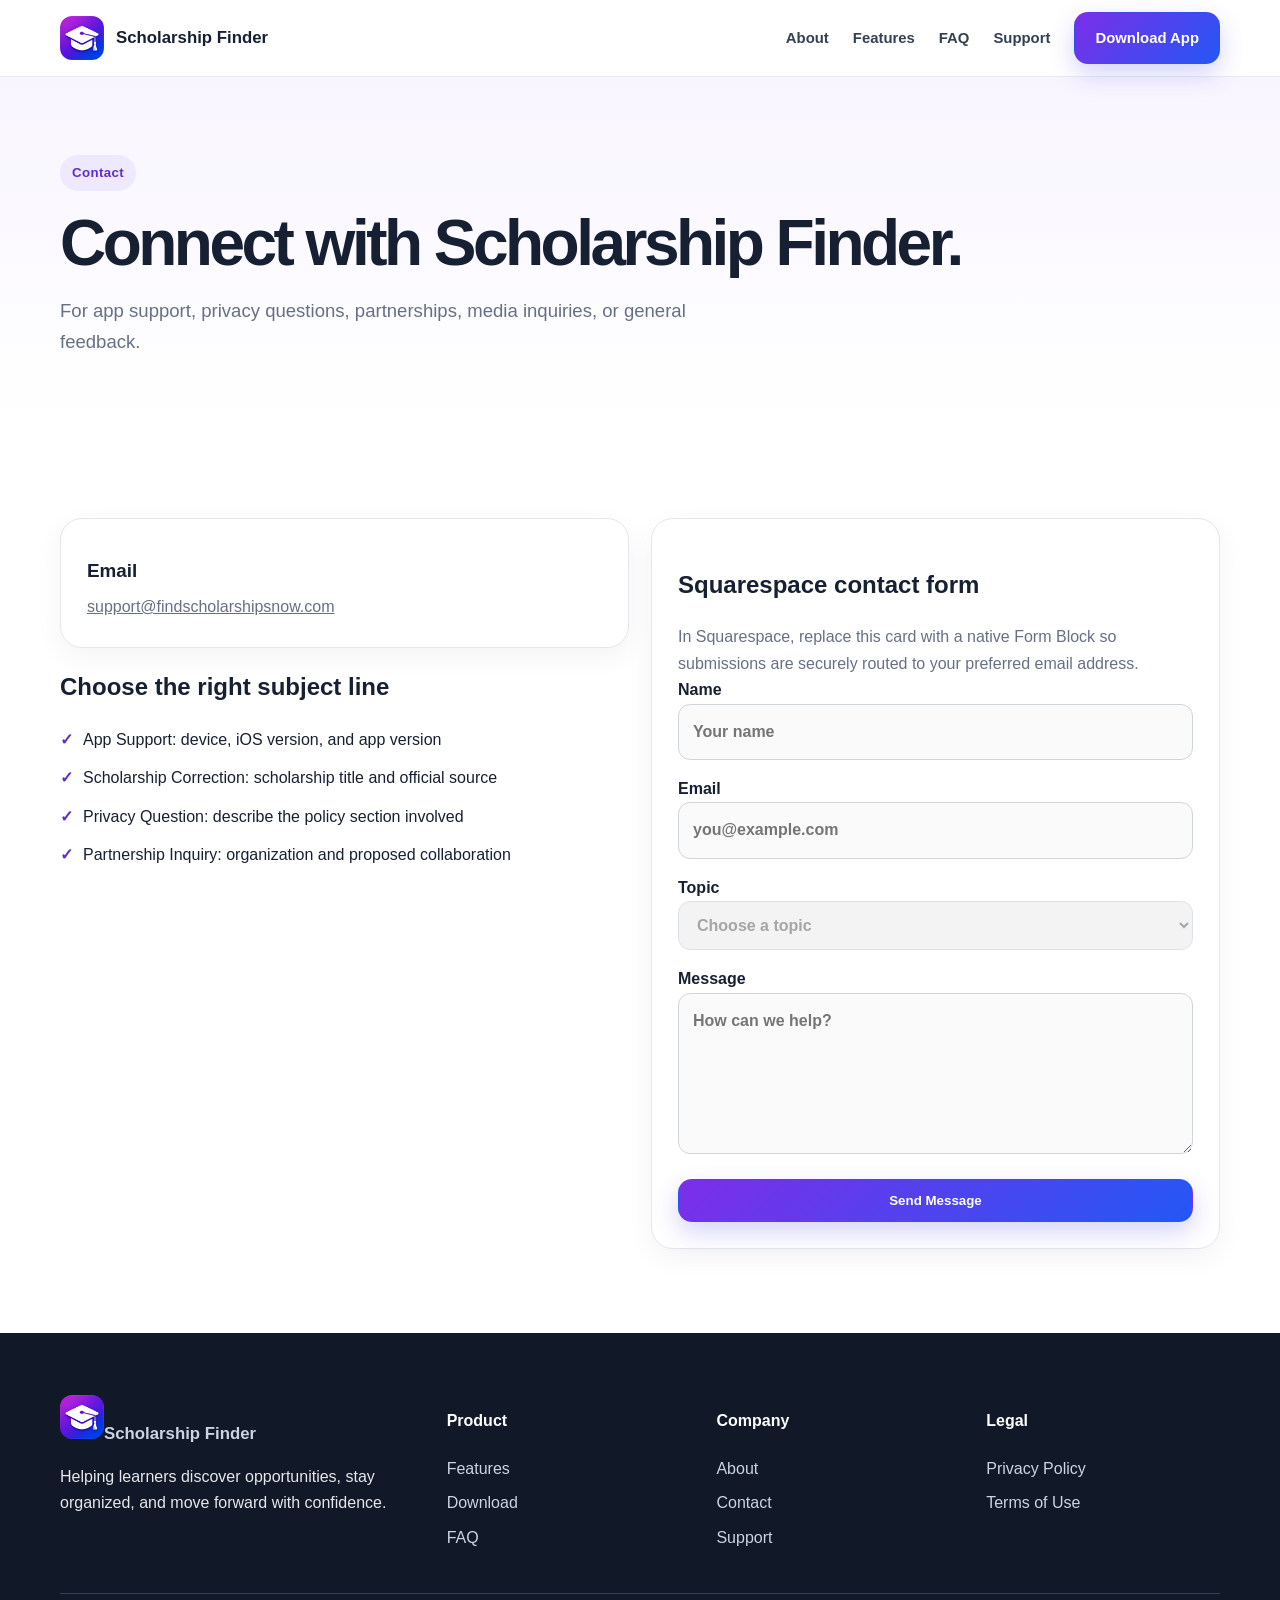
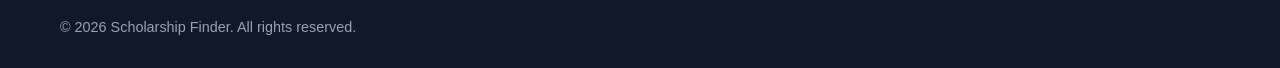
==== contact.html @ c3d20c09 "Add files via upload" ====
<!doctype html><html lang="en"><head><meta charset="utf-8"><meta name="viewport" content="width=device-width,initial-scale=1"><title>Contact | Scholarship Finder</title><meta name="description" content="Contact Scholarship Finder for support, scholarship corrections, privacy questions, partnerships, and feedback."><link rel="icon" href="assets/scholarship-finder-icon.png"><link rel="stylesheet" href="assets/styles.css"></head><body><nav class="nav"><div class="container nav-inner"><a class="brand" href="index.html"><img src="assets/scholarship-finder-icon.png" alt="Scholarship Finder icon"><span>Scholarship Finder</span></a><button class="mobile-toggle" aria-label="Open navigation">☰</button><div class="links"><a href="about.html">About</a><a href="features.html">Features</a><a href="faq.html">FAQ</a><a href="support.html">Support</a><a class="button primary" href="download.html">Download App</a></div></div></nav><header class="page-hero"><div class="container"><span class="eyebrow">Contact</span><h1>Connect with Scholarship Finder.</h1><p>For app support, privacy questions, partnerships, media inquiries, or general feedback.</p></div></header><section><div class="container grid-2"><div><div class="card"><h3>Email</h3><p><a data-support-email></a></p></div><h2>Choose the right subject line</h2><ul class="checklist"><li>App Support: device, iOS version, and app version</li><li>Scholarship Correction: scholarship title and official source</li><li>Privacy Question: describe the policy section involved</li><li>Partnership Inquiry: organization and proposed collaboration</li></ul></div><div class="card"><h2>Squarespace contact form</h2><p>In Squarespace, replace this card with a native Form Block so submissions are securely routed to your preferred email address.</p><div class="form"><label>Name<input placeholder="Your name" disabled></label><label>Email<input placeholder="you@example.com" disabled></label><label>Topic<select disabled><option>Choose a topic</option></select></label><label>Message<textarea rows="5" placeholder="How can we help?" disabled></textarea></label><button class="button primary" disabled>Send Message</button></div></div></div></section><footer class="footer"><div class="container"><div class="footer-grid"><div><a class="brand" href="index.html"><img src="assets/scholarship-finder-icon.png" alt=""><span>Scholarship Finder</span></a><p>Helping learners discover opportunities, stay organized, and move forward with confidence.</p></div><div><h4>Product</h4><a href="features.html">Features</a><a href="download.html">Download</a><a href="faq.html">FAQ</a></div><div><h4>Company</h4><a href="about.html">About</a><a href="contact.html">Contact</a><a href="support.html">Support</a></div><div><h4>Legal</h4><a href="privacy.html">Privacy Policy</a><a href="terms.html">Terms of Use</a></div></div><div class="copyright">© <span data-year></span> Scholarship Finder. All rights reserved.</div></div></footer><script src="assets/site.js"></script></body></html>
---- assets/styles.css ----
:root{--ink:#172033;--muted:#667085;--blue:#2457f5;--purple:#7c2ee8;--magenta:#c026d3;--soft:#f5f7ff;--line:#e5e7eb;--white:#fff;--gold:#f5b942;--shadow:0 18px 50px rgba(37,42,78,.12)}
*{box-sizing:border-box}html{scroll-behavior:smooth}body{margin:0;font-family:Inter,-apple-system,BlinkMacSystemFont,"Segoe UI",sans-serif;color:var(--ink);background:#fff;line-height:1.65}a{color:inherit}.container{width:min(1160px,calc(100% - 40px));margin:auto}.nav{position:sticky;top:0;z-index:50;background:rgba(255,255,255,.92);backdrop-filter:blur(14px);border-bottom:1px solid rgba(229,231,235,.8)}.nav-inner{height:76px;display:flex;align-items:center;justify-content:space-between;gap:24px}.brand{display:flex;align-items:center;gap:12px;text-decoration:none;font-weight:800;font-size:1.05rem}.brand img{width:44px;height:44px;border-radius:12px}.links{display:flex;align-items:center;gap:24px}.links a{text-decoration:none;font-weight:650;font-size:.93rem;color:#344054}.links a:hover{color:var(--blue)}.button{display:inline-flex;align-items:center;justify-content:center;gap:8px;text-decoration:none;border-radius:14px;padding:13px 20px;font-weight:750;border:1px solid transparent;transition:.2s}.button.primary{color:white;background:linear-gradient(135deg,var(--purple),var(--blue));box-shadow:0 10px 24px rgba(79,70,229,.24)}.button.secondary{background:white;border-color:#d0d5dd;color:#344054}.button:hover{transform:translateY(-1px)}.mobile-toggle{display:none;background:none;border:0;font-size:1.5rem}.hero{overflow:hidden;position:relative;background:radial-gradient(circle at 10% 15%,rgba(192,38,211,.16),transparent 30%),radial-gradient(circle at 85% 20%,rgba(36,87,245,.18),transparent 34%),linear-gradient(180deg,#fbfaff,#fff);padding:90px 0 76px}.hero-grid{display:grid;grid-template-columns:1.15fr .85fr;gap:66px;align-items:center}.eyebrow{display:inline-flex;padding:7px 12px;border-radius:99px;background:#eee9ff;color:#5f2ccf;font-size:.83rem;font-weight:800;letter-spacing:.03em}.hero h1,.page-hero h1{font-size:clamp(2.7rem,6vw,5rem);line-height:1.02;letter-spacing:-.055em;margin:20px 0}.gradient{background:linear-gradient(90deg,var(--purple),var(--magenta),var(--blue));-webkit-background-clip:text;background-clip:text;color:transparent}.hero p,.page-hero p{font-size:1.16rem;color:var(--muted);max-width:690px}.hero-actions{display:flex;gap:12px;flex-wrap:wrap;margin-top:30px}.trust-row{display:flex;gap:24px;flex-wrap:wrap;margin-top:28px;color:#475467;font-size:.92rem;font-weight:650}.device-card{background:white;border:1px solid rgba(255,255,255,.8);border-radius:36px;padding:26px;box-shadow:var(--shadow);transform:rotate(2deg)}.device-card img{display:block;width:120px;height:120px;border-radius:28px;margin:0 auto 24px}.mini-list{display:grid;gap:12px}.mini{padding:15px;border:1px solid var(--line);border-radius:16px;background:#fff}.mini strong{display:block}.mini span{font-size:.86rem;color:var(--muted)}section{padding:84px 0}.section-head{max-width:720px;margin-bottom:40px}.section-head.center{text-align:center;margin-left:auto;margin-right:auto}.section-head h2{font-size:clamp(2rem,4vw,3.35rem);line-height:1.08;letter-spacing:-.04em;margin:10px 0 16px}.section-head p{color:var(--muted);font-size:1.07rem}.grid-4,.grid-3,.grid-2{display:grid;gap:22px}.grid-4{grid-template-columns:repeat(4,1fr)}.grid-3{grid-template-columns:repeat(3,1fr)}.grid-2{grid-template-columns:repeat(2,1fr)}.card{background:#fff;border:1px solid var(--line);border-radius:22px;padding:26px;box-shadow:0 8px 28px rgba(16,24,40,.05)}.card h3{margin:10px 0 8px;font-size:1.18rem}.card p{margin:0;color:var(--muted)}.icon{width:48px;height:48px;border-radius:15px;display:grid;place-items:center;font-size:1.35rem;background:linear-gradient(135deg,#f1eaff,#e9f0ff)}.soft{background:var(--soft)}.steps{counter-reset:step}.step{position:relative;padding-left:74px}.step:before{counter-increment:step;content:counter(step);position:absolute;left:0;top:0;width:50px;height:50px;border-radius:50%;display:grid;place-items:center;color:#fff;font-weight:850;background:linear-gradient(135deg,var(--purple),var(--blue))}.feature-row{display:grid;grid-template-columns:1fr 1fr;gap:55px;align-items:center;margin:55px 0}.visual{border-radius:28px;padding:34px;background:linear-gradient(145deg,#f1eafe,#eef4ff);min-height:300px;display:grid;place-items:center}.visual .mock{width:min(350px,100%);background:white;padding:20px;border-radius:24px;box-shadow:var(--shadow)}.checklist{display:grid;gap:12px;padding:0;list-style:none}.checklist li:before{content:'✓';font-weight:900;color:#5f2ccf;margin-right:10px}.page-hero{padding:78px 0 58px;background:linear-gradient(180deg,#f8f5ff,#fff)}.page-hero h1{font-size:clamp(2.5rem,5vw,4rem)}.prose{max-width:850px}.prose h2{margin-top:44px;font-size:1.65rem}.prose h3{margin-top:30px}.prose p,.prose li{color:#475467}.legal-note{background:#f8fafc;border:1px solid var(--line);padding:18px;border-radius:14px}.faq details{border-bottom:1px solid var(--line);padding:20px 0}.faq summary{font-weight:750;cursor:pointer}.faq p{color:var(--muted)}.cta{border-radius:34px;padding:54px;background:linear-gradient(135deg,#29155f,#153eab);color:#fff}.cta p{color:#dbe4ff}.footer{background:#111827;color:#e5e7eb;padding:54px 0 28px}.footer-grid{display:grid;grid-template-columns:1.5fr repeat(3,1fr);gap:36px}.footer a{display:block;text-decoration:none;color:#cbd5e1;margin:8px 0}.footer h4{color:white}.copyright{border-top:1px solid #344054;margin-top:34px;padding-top:22px;color:#98a2b3;font-size:.9rem}.form{display:grid;gap:16px}.form label{font-weight:700}.form input,.form textarea,.form select{width:100%;padding:14px;border-radius:12px;border:1px solid #d0d5dd;font:inherit}.notice{padding:16px;border-radius:14px;background:#fffaeb;border:1px solid #fedf89;color:#7a2e0e}.app-badge{display:inline-flex;align-items:center;gap:12px;background:#111;color:#fff;border-radius:13px;padding:10px 16px;text-decoration:none}.app-badge small{display:block;font-size:.65rem}.app-badge strong{display:block;font-size:1.15rem}.pill{display:inline-block;padding:6px 10px;border-radius:99px;background:#eef2ff;color:#4338ca;font-size:.8rem;font-weight:750}
@media(max-width:900px){.links{display:none;position:absolute;top:76px;left:0;right:0;background:white;padding:20px;flex-direction:column;box-shadow:var(--shadow)}.links.open{display:flex}.mobile-toggle{display:block}.hero-grid,.feature-row{grid-template-columns:1fr}.device-card{transform:none}.grid-4{grid-template-columns:repeat(2,1fr)}.grid-3{grid-template-columns:1fr 1fr}.footer-grid{grid-template-columns:1fr 1fr}}
@media(max-width:620px){.container{width:min(100% - 28px,1160px)}.hero{padding-top:58px}.grid-4,.grid-3,.grid-2{grid-template-columns:1fr}.footer-grid{grid-template-columns:1fr}.hero-actions .button{width:100%}.nav-inner{height:68px}.links{top:68px}.feature-row{gap:24px}section{padding:64px 0}}
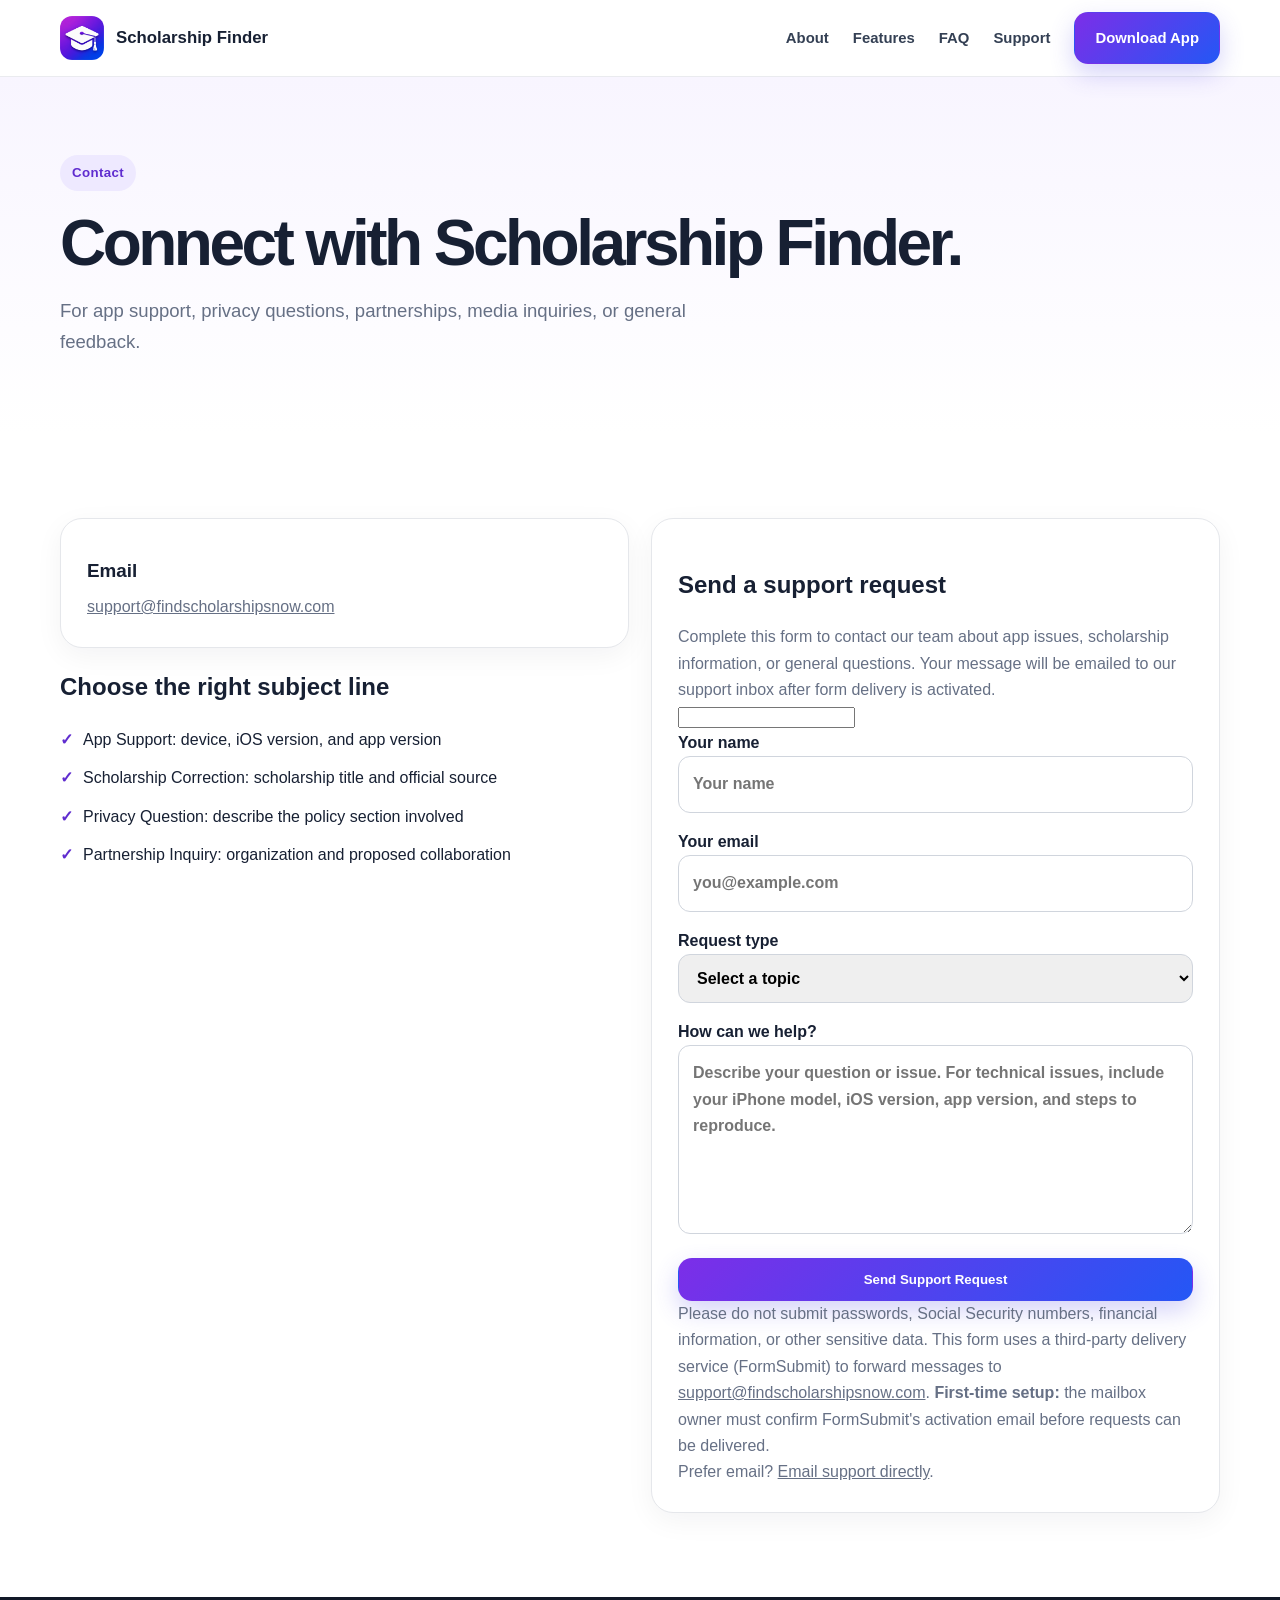
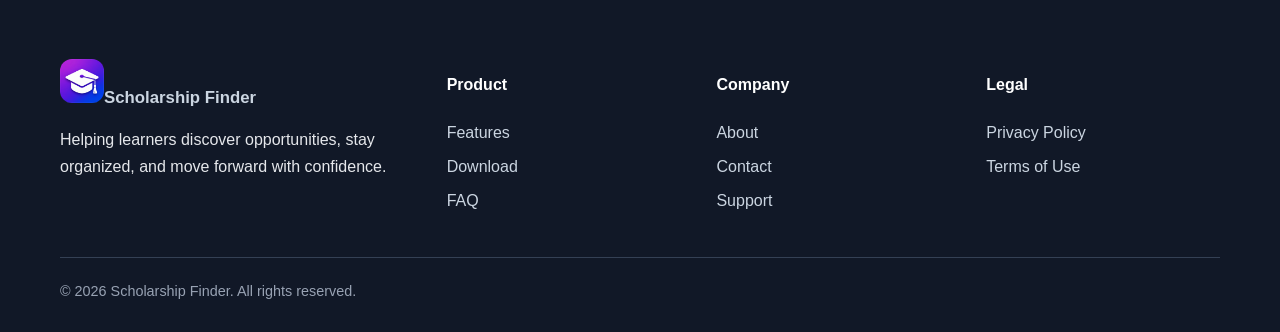
==== commit 2e0aca12: "Update ScholarshipFinder website Added App Store links and Web3Forms support" ====
--- a/contact.html
+++ b/contact.html
@@ -1 +1,2 @@
-<!doctype html><html lang="en"><head><meta charset="utf-8"><meta name="viewport" content="width=device-width,initial-scale=1"><title>Contact | Scholarship Finder</title><meta name="description" content="Contact Scholarship Finder for support, scholarship corrections, privacy questions, partnerships, and feedback."><link rel="icon" href="assets/scholarship-finder-icon.png"><link rel="stylesheet" href="assets/styles.css"></head><body><nav class="nav"><div class="container nav-inner"><a class="brand" href="index.html"><img src="assets/scholarship-finder-icon.png" alt="Scholarship Finder icon"><span>Scholarship Finder</span></a><button class="mobile-toggle" aria-label="Open navigation">☰</button><div class="links"><a href="about.html">About</a><a href="features.html">Features</a><a href="faq.html">FAQ</a><a href="support.html">Support</a><a class="button primary" href="download.html">Download App</a></div></div></nav><header class="page-hero"><div class="container"><span class="eyebrow">Contact</span><h1>Connect with Scholarship Finder.</h1><p>For app support, privacy questions, partnerships, media inquiries, or general feedback.</p></div></header><section><div class="container grid-2"><div><div class="card"><h3>Email</h3><p><a data-support-email></a></p></div><h2>Choose the right subject line</h2><ul class="checklist"><li>App Support: device, iOS version, and app version</li><li>Scholarship Correction: scholarship title and official source</li><li>Privacy Question: describe the policy section involved</li><li>Partnership Inquiry: organization and proposed collaboration</li></ul></div><div class="card"><h2>Squarespace contact form</h2><p>In Squarespace, replace this card with a native Form Block so submissions are securely routed to your preferred email address.</p><div class="form"><label>Name<input placeholder="Your name" disabled></label><label>Email<input placeholder="you@example.com" disabled></label><label>Topic<select disabled><option>Choose a topic</option></select></label><label>Message<textarea rows="5" placeholder="How can we help?" disabled></textarea></label><button class="button primary" disabled>Send Message</button></div></div></div></section><footer class="footer"><div class="container"><div class="footer-grid"><div><a class="brand" href="index.html"><img src="assets/scholarship-finder-icon.png" alt=""><span>Scholarship Finder</span></a><p>Helping learners discover opportunities, stay organized, and move forward with confidence.</p></div><div><h4>Product</h4><a href="features.html">Features</a><a href="download.html">Download</a><a href="faq.html">FAQ</a></div><div><h4>Company</h4><a href="about.html">About</a><a href="contact.html">Contact</a><a href="support.html">Support</a></div><div><h4>Legal</h4><a href="privacy.html">Privacy Policy</a><a href="terms.html">Terms of Use</a></div></div><div class="copyright">© <span data-year></span> Scholarship Finder. All rights reserved.</div></div></footer><script src="assets/site.js"></script></body></html>+<!DOCTYPE html>
+<html lang="en"><head><meta charset="utf-8"/><meta content="width=device-width,initial-scale=1" name="viewport"/><title>Contact | Scholarship Finder</title><meta content="Contact Scholarship Finder for support, scholarship corrections, privacy questions, partnerships, and feedback." name="description"/><link href="assets/scholarship-finder-icon.png" rel="icon"/><link href="assets/styles.css" rel="stylesheet"/></head><body><nav class="nav"><div class="container nav-inner"><a class="brand" href="index.html"><img alt="Scholarship Finder icon" src="assets/scholarship-finder-icon.png"/><span>Scholarship Finder</span></a><button aria-label="Open navigation" class="mobile-toggle">☰</button><div class="links"><a href="about.html">About</a><a href="features.html">Features</a><a href="faq.html">FAQ</a><a href="support.html">Support</a><a class="button primary" href="https://apps.apple.com/us/app/scholarshipfinder/id6789744355" rel="noopener noreferrer" target="_blank">Download App</a></div></div></nav><header class="page-hero"><div class="container"><span class="eyebrow">Contact</span><h1>Connect with Scholarship Finder.</h1><p>For app support, privacy questions, partnerships, media inquiries, or general feedback.</p></div></header><section><div class="container grid-2"><div><div class="card"><h3>Email</h3><p><a data-support-email=""></a></p></div><h2>Choose the right subject line</h2><ul class="checklist"><li>App Support: device, iOS version, and app version</li><li>Scholarship Correction: scholarship title and official source</li><li>Privacy Question: describe the policy section involved</li><li>Partnership Inquiry: organization and proposed collaboration</li></ul></div><div class="card support-form-card"><h2>Send a support request</h2><p>Complete this form to contact our team about app issues, scholarship information, or general questions. Your message will be emailed to our support inbox after form delivery is activated.</p><form action="https://formsubmit.co/support@findscholarshipsnow.com" class="support-request-form" method="POST"><input name="_subject" type="hidden" value="ScholarshipFinder Website Support Request"/><input name="_template" type="hidden" value="table"/><input name="_captcha" type="hidden" value="true"/><input aria-hidden="true" autocomplete="off" class="honeypot" name="_honey" tabindex="-1" type="text"/><div class="form"><label for="support-name">Your name<input autocomplete="name" id="support-name" maxlength="120" name="name" placeholder="Your name" required=""/></label><label for="support-email">Your email<input autocomplete="email" id="support-email" maxlength="254" name="email" placeholder="you@example.com" required="" type="email"/></label><label for="support-topic">Request type<select id="support-topic" name="topic" required=""><option disabled="" selected="" value="">Select a topic</option><option>App support / bug report</option><option>Scholarship correction / broken link</option><option>Account or purchase question</option><option>Privacy question</option><option>Feature suggestion</option><option>General question</option></select></label><label for="support-message">How can we help?<textarea id="support-message" maxlength="5000" name="message" placeholder="Describe your question or issue. For technical issues, include your iPhone model, iOS version, app version, and steps to reproduce." required="" rows="6"></textarea></label><button class="button primary" type="submit">Send Support Request</button></div></form><p class="form-note">Please do not submit passwords, Social Security numbers, financial information, or other sensitive data. This form uses a third-party delivery service (FormSubmit) to forward messages to <a href="mailto:support@findscholarshipsnow.com">support@findscholarshipsnow.com</a>. <strong>First-time setup:</strong> the mailbox owner must confirm FormSubmit's activation email before requests can be delivered.</p><p>Prefer email? <a href="mailto:support@findscholarshipsnow.com?subject=ScholarshipFinder%20Support%20Request">Email support directly</a>.</p></div></div></section><footer class="footer"><div class="container"><div class="footer-grid"><div><a class="brand" href="index.html"><img alt="" src="assets/scholarship-finder-icon.png"/><span>Scholarship Finder</span></a><p>Helping learners discover opportunities, stay organized, and move forward with confidence.</p></div><div><h4>Product</h4><a href="features.html">Features</a><a href="https://apps.apple.com/us/app/scholarshipfinder/id6789744355" rel="noopener noreferrer" target="_blank">Download</a><a href="faq.html">FAQ</a></div><div><h4>Company</h4><a href="about.html">About</a><a href="contact.html">Contact</a><a href="support.html">Support</a></div><div><h4>Legal</h4><a href="privacy.html">Privacy Policy</a><a href="terms.html">Terms of Use</a></div></div><div class="copyright">© <span data-year=""></span> Scholarship Finder. All rights reserved.</div></div></footer><script src="assets/site.js"></script></body></html>
